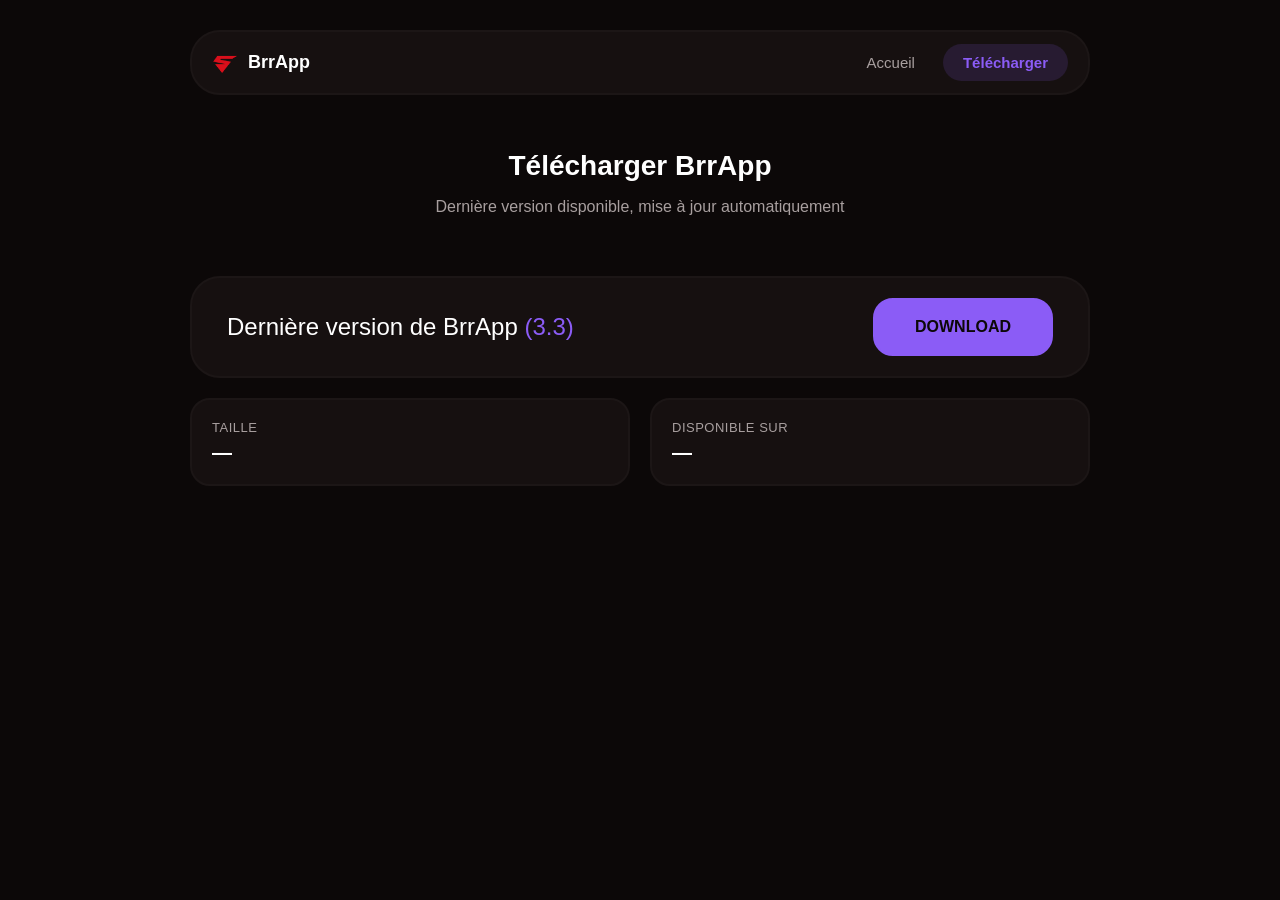
==== telechargement.html @ 333ef846 "Add files via upload" ====
<!DOCTYPE html>
<html lang="fr">
<head>
    <meta charset="UTF-8">
    <meta name="viewport" content="width=device-width, initial-scale=1">
    <title>BrrApp — Télécharger</title>
    <link rel="icon" type="image/png" href="LilSinicsLogo.png">
    <link rel="stylesheet" href="style.css">
</head>
<body>

    <nav class="navbar">
        <a class="nav-brand" href="index.html">
            <img src="LilSinicsLogo.png" alt="">
            BrrApp
        </a>
        <div class="nav-links">
            <a href="index.html">Accueil</a>
            <a href="telechargement.html" class="active">Télécharger</a>
        </div>
    </nav>

    <h2 class="page-title">Télécharger BrrApp</h2>
    <p class="page-subtitle">Dernière version disponible, mise à jour automatiquement</p>

    <div class="download-panel">
        <div class="download-text">
            Dernière version de BrrApp <span id="version"></span>
        </div>
        <a id="download" href="https://www.mediafire.com/file/cti5y7bhvfpzk8s/BrrApp3.3.zip/file" target="_blank">
            DOWNLOAD
        </a>
    </div>

    <div class="info-row">
        <div class="info-card">
            <div class="label">Taille</div>
            <div class="value" id="taille">—</div>
        </div>
        <div class="info-card">
            <div class="label">Disponible sur</div>
            <div class="value" id="dispo">—</div>
        </div>
    </div>

<script>
fetch("api.json")
.then(response => response.json())
.then(api => {
    document.getElementById("version").textContent =
        "(" + api.version + ")";
    document.getElementById("download").href = api.download;
    document.getElementById("taille").textContent = api.taille || "—";
    document.getElementById("dispo").textContent = api.dispo || "—";
})
.catch(err => console.error(err));
</script>
</body>
</html>
---- style.css ----
:root{
    --bg:#0C0808;
    --panel:#161010;
    --panel-border:#1C1616;
    --text:#FFFFFF;
    --text-muted:#A89F9F;
    --accent:#8B5CF6;
    --accent-soft:rgba(139,92,246,0.14);
}

*{
    box-sizing:border-box;
}

body{
    margin:0;
    background:var(--bg);
    font-family:-apple-system,"Segoe UI",Roboto,Arial,sans-serif;
    text-align:center;
    color:var(--text);
    padding-bottom:80px;
}

a{
    font-family:inherit;
}

/* ---------- Navigation ---------- */
.navbar{
    width:900px;
    max-width:92%;
    margin:30px auto 0;
    background:var(--panel);
    border:2px solid var(--panel-border);
    border-radius:30px;
    display:flex;
    align-items:center;
    justify-content:space-between;
    padding:12px 20px;
}

.nav-brand{
    display:flex;
    align-items:center;
    gap:10px;
    color:var(--text);
    text-decoration:none;
    font-weight:bold;
    font-size:18px;
}

.nav-brand img{
    height:26px;
}

.nav-links{
    display:flex;
    gap:8px;
}

.nav-links a{
    color:var(--text-muted);
    text-decoration:none;
    font-size:15px;
    padding:10px 20px;
    border-radius:20px;
    transition:.2s;
}

.nav-links a:hover{
    color:var(--text);
    background:var(--panel-border);
}

.nav-links a.active{
    color:var(--accent);
    background:var(--accent-soft);
    font-weight:bold;
}

/* ---------- Hero ---------- */
#logo{
    width:180px;
    margin-top:50px;
}

#description{
    color:var(--text);
    width:700px;
    max-width:88%;
    margin:auto;
    margin-top:25px;
    line-height:30px;
    font-size:20px;
}

.page-title{
    font-size:28px;
    margin-top:55px;
    margin-bottom:6px;
}

.page-subtitle{
    color:var(--text-muted);
    font-size:16px;
    margin-bottom:35px;
}

/* ---------- Download panel (existing) ---------- */
.download-panel{
    width:900px;
    max-width:92%;
    min-height:90px;
    background:var(--panel);
    border:2px solid var(--panel-border);
    margin:auto;
    margin-top:60px;
    border-radius:30px;
    display:flex;
    flex-wrap:wrap;
    gap:16px;
    align-items:center;
    justify-content:space-between;
    padding:20px 35px;
    box-sizing:border-box;
}

.download-text{
    color:var(--text);
    font-size:24px;
    text-align:left;
}

#version{
    color:var(--accent);
}

#download{
    background:var(--accent);
    border:2px solid var(--accent);
    color:var(--bg);
    text-decoration:none;
    padding:18px 40px;
    border-radius:20px;
    font-weight:bold;
    transition:.2s;
    box-sizing:border-box;
    white-space:nowrap;
}

#download:hover{
    transform:scale(1.05);
    background:#7A4CF0;
}

/* ---------- Info cards (download page) ---------- */
.info-row{
    width:900px;
    max-width:92%;
    margin:20px auto 0;
    display:flex;
    gap:20px;
    flex-wrap:wrap;
}

.info-card{
    flex:1;
    min-width:220px;
    background:var(--panel);
    border:2px solid var(--panel-border);
    border-radius:20px;
    padding:20px;
    text-align:left;
}

.info-card .label{
    color:var(--text-muted);
    font-size:13px;
    text-transform:uppercase;
    letter-spacing:.5px;
    margin-bottom:6px;
}

.info-card .value{
    font-size:20px;
    font-weight:bold;
}

/* ---------- News board (home page) ---------- */
.board{
    width:900px;
    max-width:92%;
    margin:0 auto;
    background:var(--panel);
    border:2px solid var(--panel-border);
    border-radius:30px;
    padding:30px 35px;
    text-align:left;
}

.news-item{
    display:flex;
    gap:16px;
}

.news-pin{
    flex-shrink:0;
    width:10px;
    height:10px;
    border-radius:50%;
    background:var(--accent);
    box-shadow:0 0 10px var(--accent-soft);
    margin-top:8px;
}

.news-body{
    flex:1;
}

.news-head{
    display:flex;
    justify-content:space-between;
    align-items:baseline;
    gap:12px;
    flex-wrap:wrap;
}

.news-title{
    font-size:18px;
    font-weight:bold;
}

.news-date{
    color:var(--text-muted);
    font-size:13px;
    white-space:nowrap;
}

.news-desc{
    color:var(--text-muted);
    font-size:15px;
    line-height:24px;
    margin-top:6px;
}

.board-empty{
    color:var(--text-muted);
    padding:30px 0;
}
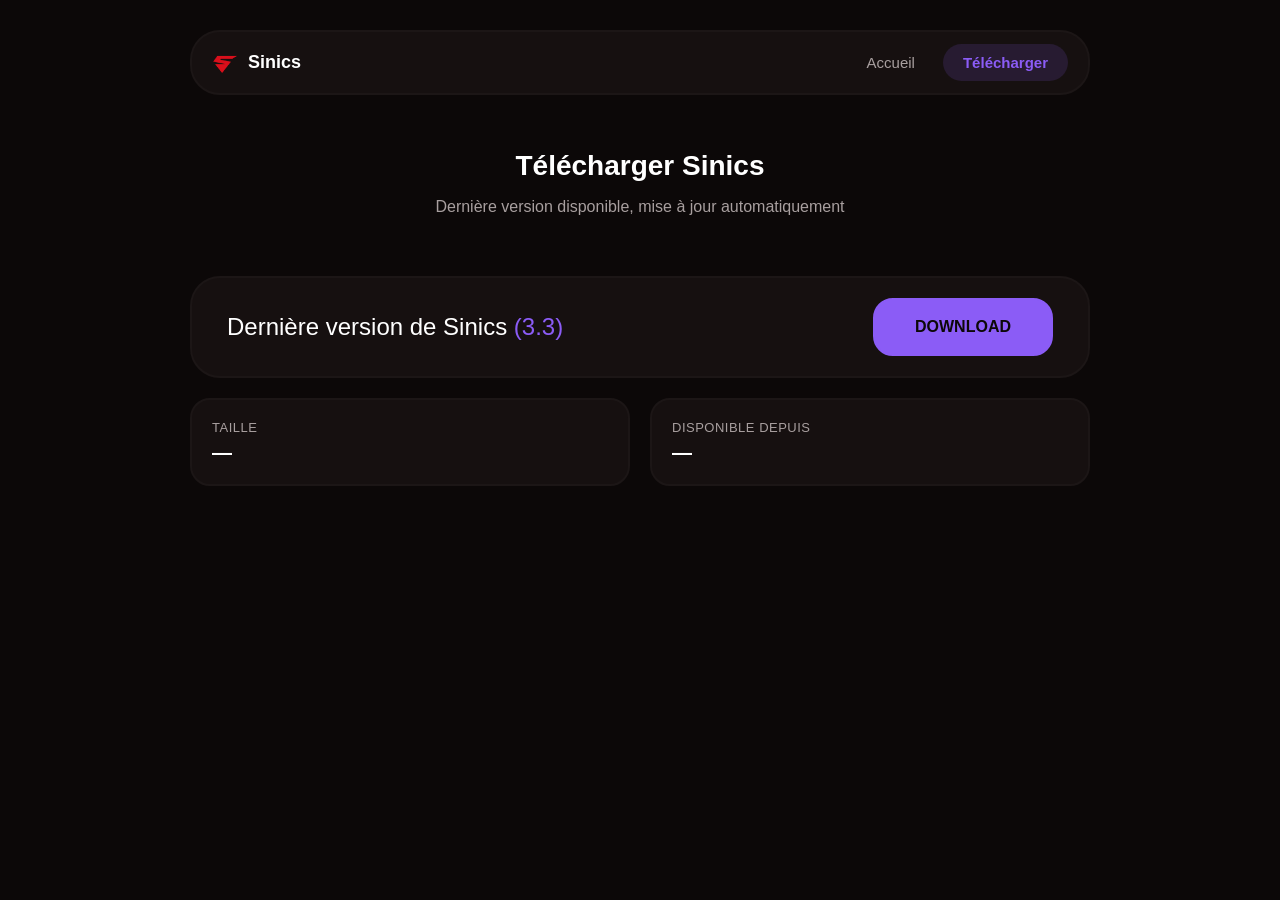
==== commit f44b67c8: "Update telechargement.html" ====
--- a/telechargement.html
+++ b/telechargement.html
@@ -3,7 +3,7 @@
 <head>
     <meta charset="UTF-8">
     <meta name="viewport" content="width=device-width, initial-scale=1">
-    <title>BrrApp — Télécharger</title>
+    <title>Sinics — Télécharger</title>
     <link rel="icon" type="image/png" href="LilSinicsLogo.png">
     <link rel="stylesheet" href="style.css">
 </head>
@@ -12,7 +12,7 @@
     <nav class="navbar">
         <a class="nav-brand" href="index.html">
             <img src="LilSinicsLogo.png" alt="">
-            BrrApp
+            Sinics
         </a>
         <div class="nav-links">
             <a href="index.html">Accueil</a>
@@ -20,12 +20,12 @@
         </div>
     </nav>
 
-    <h2 class="page-title">Télécharger BrrApp</h2>
+    <h2 class="page-title">Télécharger Sinics</h2>
     <p class="page-subtitle">Dernière version disponible, mise à jour automatiquement</p>
 
     <div class="download-panel">
         <div class="download-text">
-            Dernière version de BrrApp <span id="version"></span>
+            Dernière version de Sinics <span id="version"></span>
         </div>
         <a id="download" href="https://www.mediafire.com/file/cti5y7bhvfpzk8s/BrrApp3.3.zip/file" target="_blank">
             DOWNLOAD
@@ -38,7 +38,7 @@
             <div class="value" id="taille">—</div>
         </div>
         <div class="info-card">
-            <div class="label">Disponible sur</div>
+            <div class="label">Disponible depuis</div>
             <div class="value" id="dispo">—</div>
         </div>
     </div>
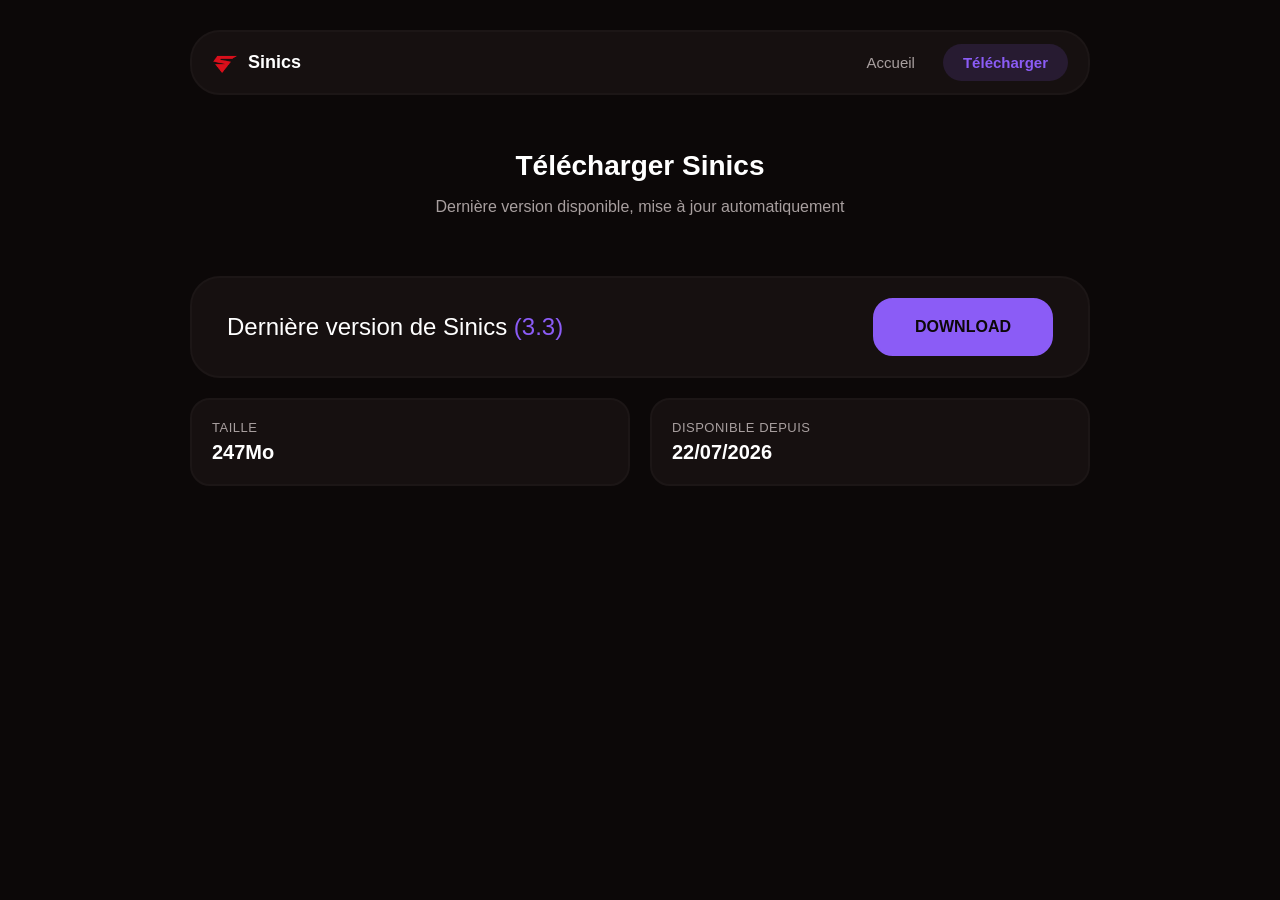
==== commit 7907ba04: "Update telechargement.html" ====
--- a/telechargement.html
+++ b/telechargement.html
@@ -27,7 +27,7 @@
         <div class="download-text">
             Dernière version de Sinics <span id="version"></span>
         </div>
-        <a id="download" href="https://www.mediafire.com/file/cti5y7bhvfpzk8s/BrrApp3.3.zip/file" target="_blank">
+        <a id="download" href="https://www.mediafire.com/file/hn4z85x40kj5oe3/Sinics4.0.zip/file" target="_blank">
             DOWNLOAD
         </a>
     </div>
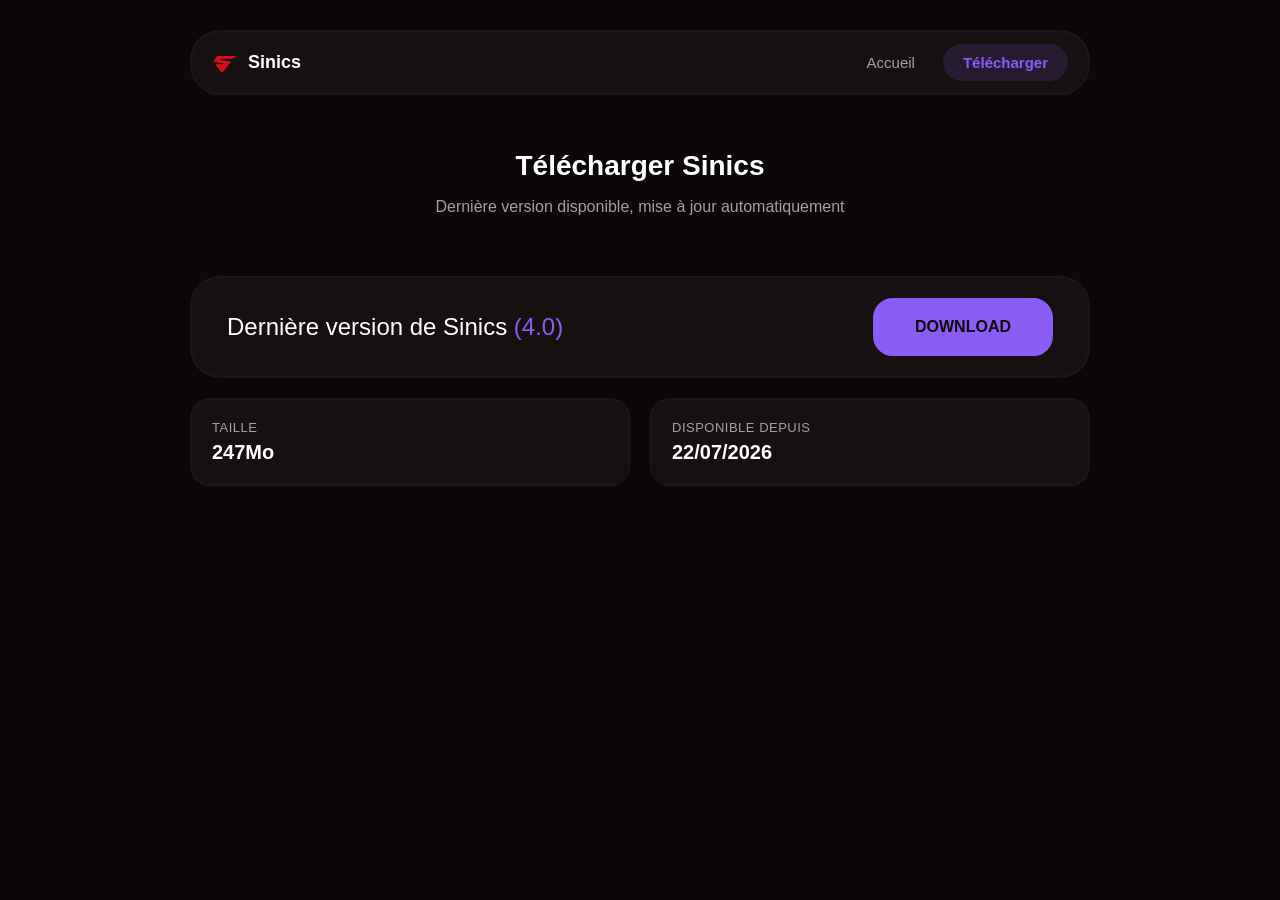
==== commit ecee3645: "Update telechargement.html" ====
--- a/telechargement.html
+++ b/telechargement.html
@@ -49,7 +49,6 @@
 .then(api => {
     document.getElementById("version").textContent =
         "(" + api.version + ")";
-    document.getElementById("download").href = api.download;
     document.getElementById("taille").textContent = api.taille || "—";
     document.getElementById("dispo").textContent = api.dispo || "—";
 })
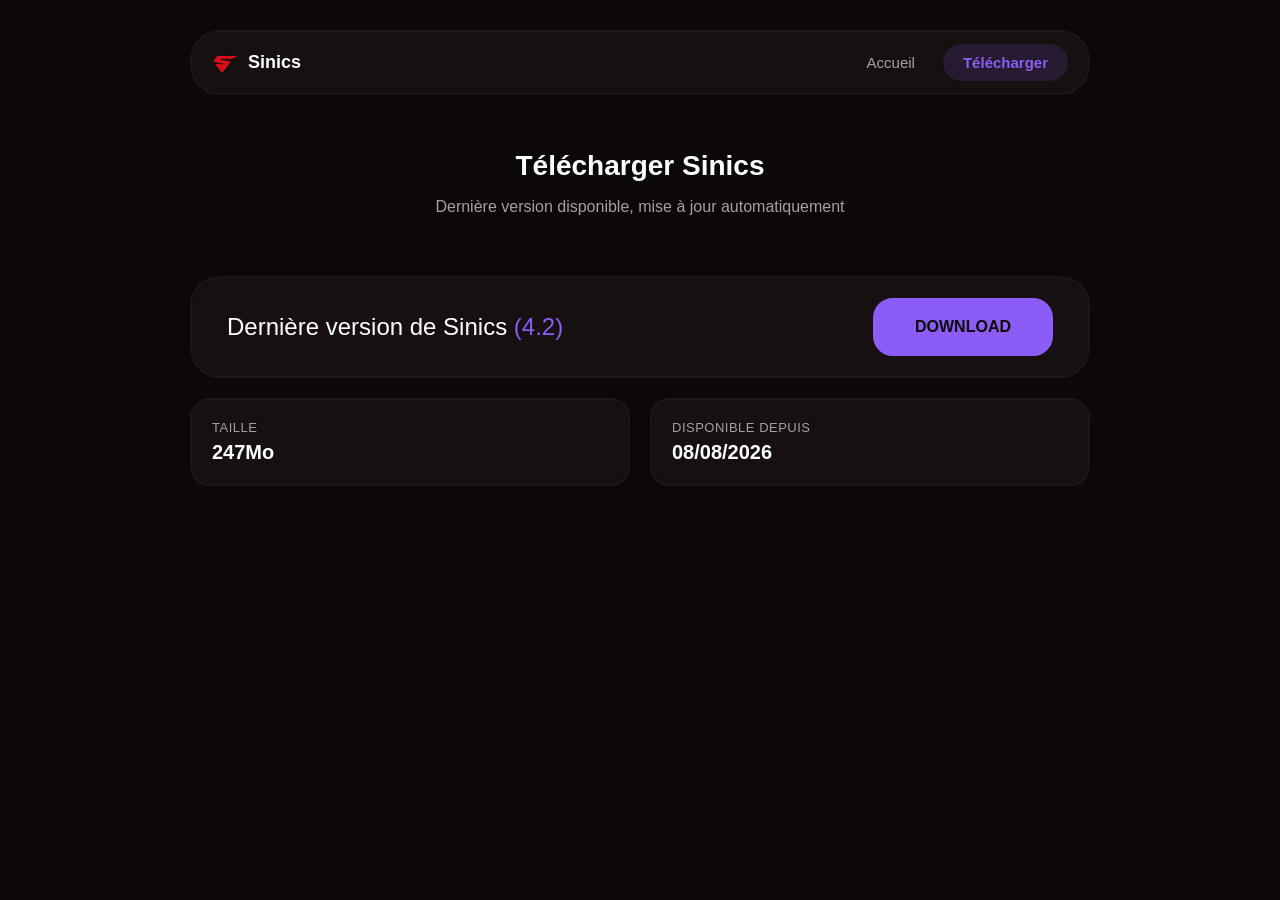
==== commit 79e9ed2b: "Update telechargement.html" ====
--- a/telechargement.html
+++ b/telechargement.html
@@ -27,7 +27,7 @@
         <div class="download-text">
             Dernière version de Sinics <span id="version"></span>
         </div>
-        <a id="download" href="https://www.mediafire.com/file/hn4z85x40kj5oe3/Sinics4.0.zip/file" target="_blank">
+        <a id="download" href="https://www.mediafire.com/file/o88fecc4vys6kes/Sinics4.2.zip/file" target="_blank">
             DOWNLOAD
         </a>
     </div>
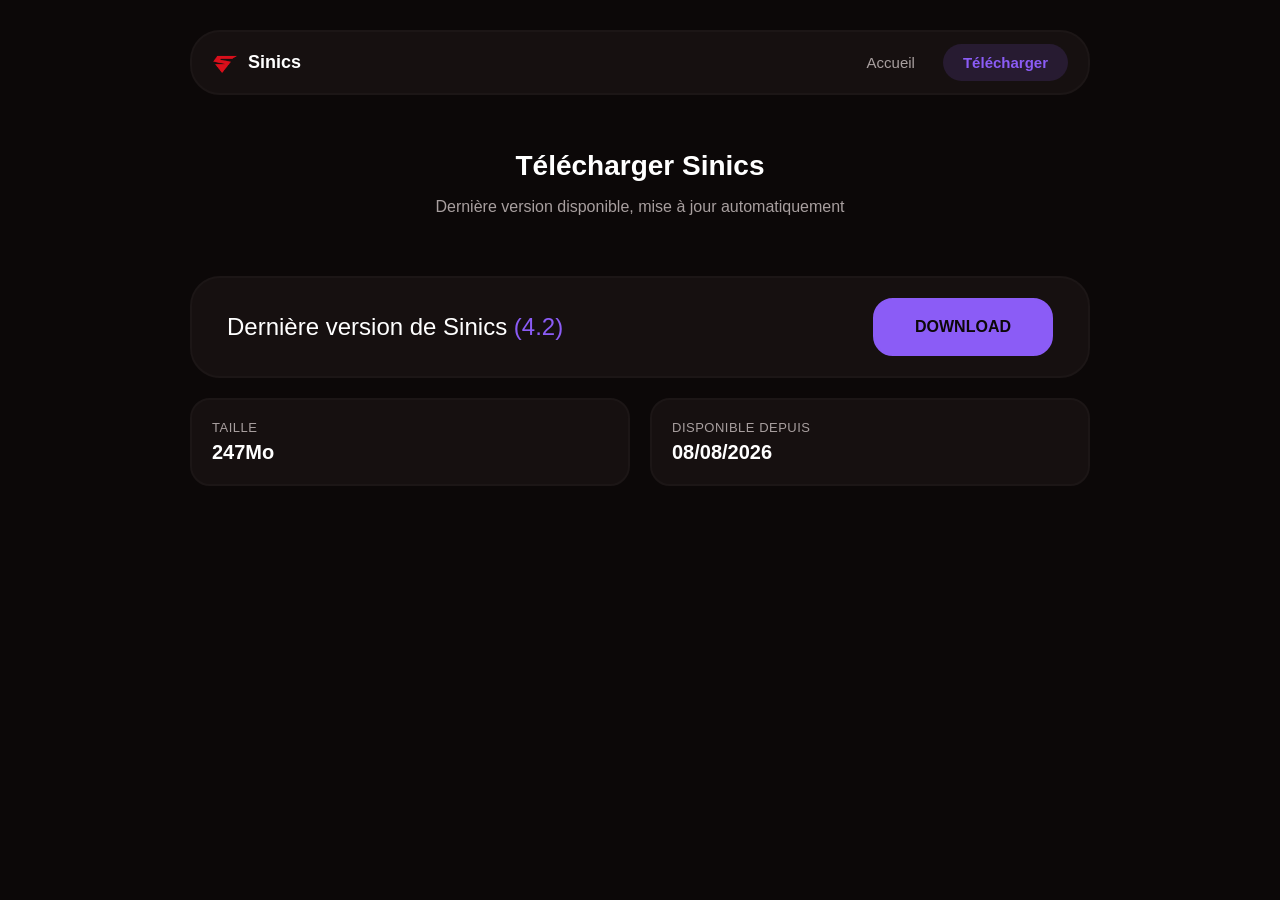
==== commit c8be83a2: "Update telechargement.html" ====
--- a/telechargement.html
+++ b/telechargement.html
@@ -27,7 +27,7 @@
         <div class="download-text">
             Dernière version de Sinics <span id="version"></span>
         </div>
-        <a id="download" href="https://www.mediafire.com/file/o88fecc4vys6kes/Sinics4.2.zip/file" target="_blank">
+        <a id="download" href="https://github.com/Matt0cmprsd/MattGamesLauncher/releases/download/Sinics4.2/Sinics.zip" target="_blank">
             DOWNLOAD
         </a>
     </div>
